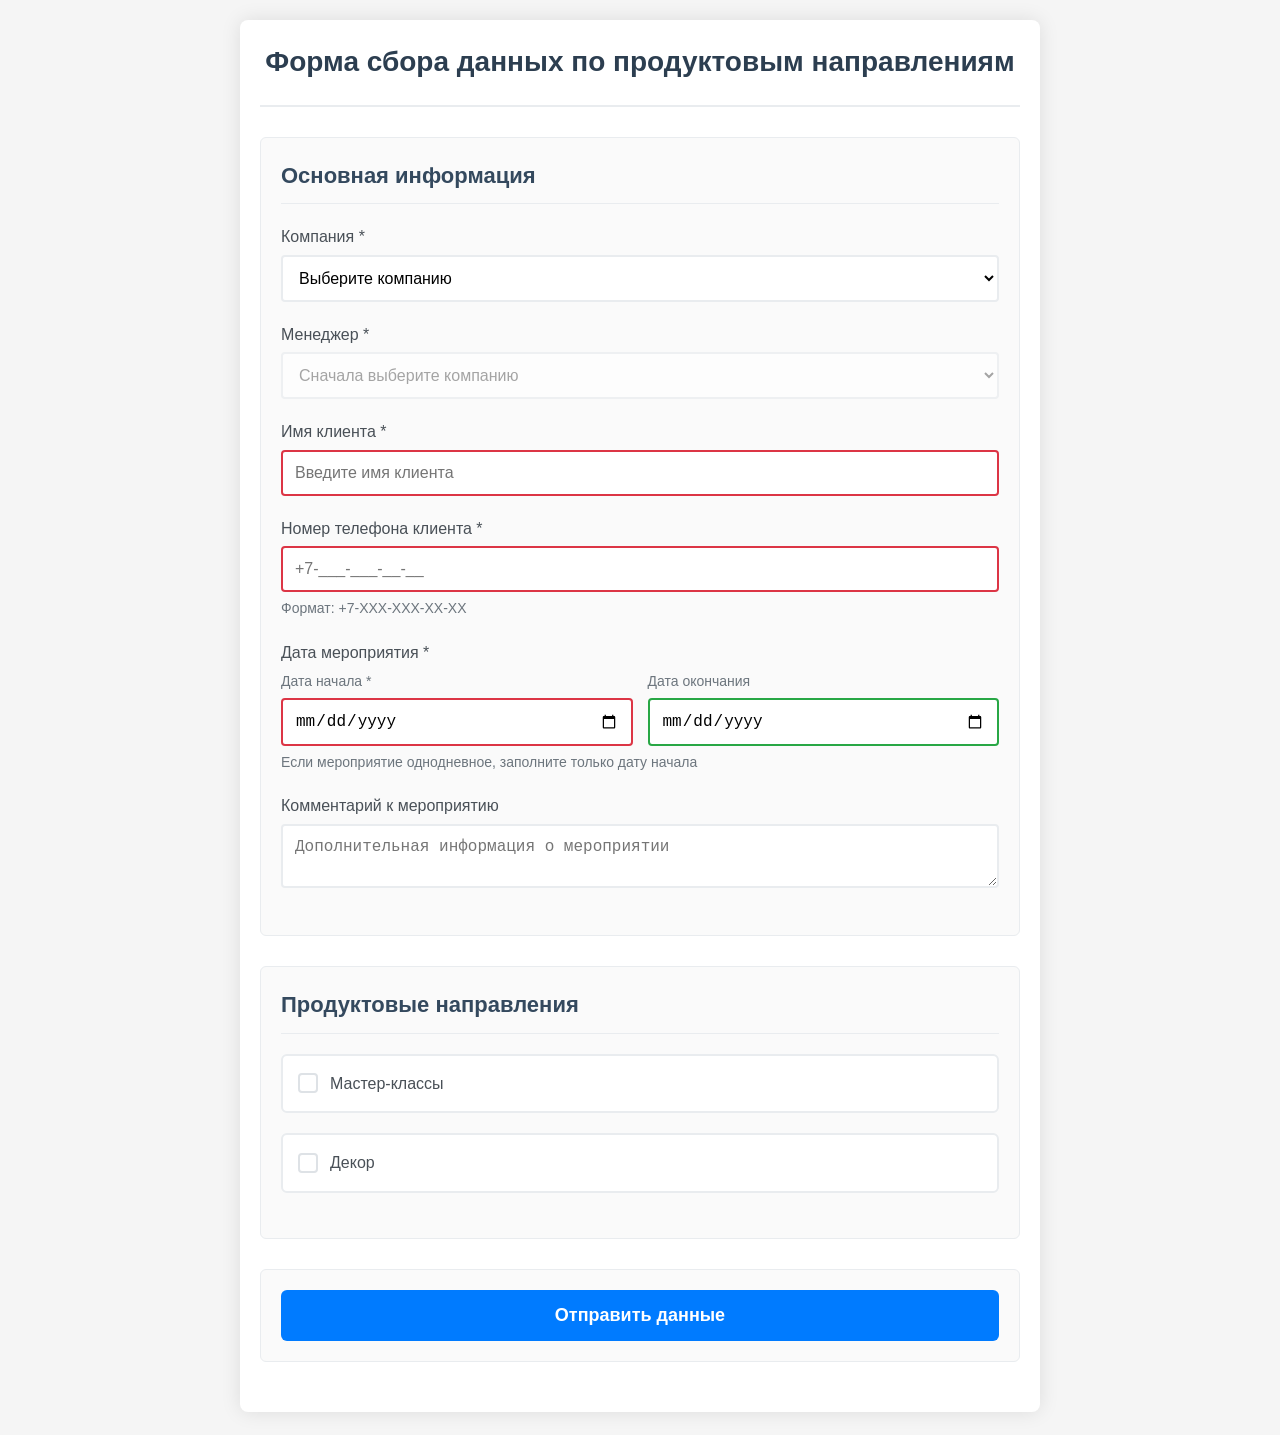
==== html/index.html @ ccd462e4 "On branch main  Initial commit   Changes to be committed: 	new file:   docker-compose.yml 	new file:" ====
<!DOCTYPE html>
<html lang="ru">
<head>
    <meta charset="UTF-8">
    <meta name="viewport" content="width=device-width, initial-scale=1.0">
    <title>Форма сбора данных - Продуктовые направления</title>
    <link rel="stylesheet" href="styles.css">
</head>
<body>
    <div class="container">
        <header>
            <h1>Форма сбора данных по продуктовым направлениям</h1>
        </header>
        
        <form id="dataForm" class="form">
            <!-- Базовая информация -->
            <section class="form-section">
                <h2>Основная информация</h2>
                
                <div class="form-group">
                    <label for="company">Компания *</label>
                    <select id="company" name="company" required>
                        <option value="">Выберите компанию</option>
                        <option value="arenda">Аренда ПЛЮС</option>
                        <option value="pro">ПРО-Интерактив</option>
                        <option value="art">АРТ-Актив</option>
                    </select>
                </div>
                
                <div class="form-group">
                    <label for="manager">Менеджер *</label>
                    <select id="manager" name="manager" required disabled>
                        <option value="">Сначала выберите компанию</option>
                    </select>
                </div>
                <div class="form-group">
                    <label for="clientName">Имя клиента *</label>
                    <input type="text" id="clientName" name="clientName" placeholder="Введите имя клиента" required>
                </div>
                
                <div class="form-group">
                    <label for="clientPhone">Номер телефона клиента *</label>
                    <input type="tel" id="clientPhone" name="clientPhone" placeholder="+7-___-___-__-__" required>
                    <small class="form-hint">Формат: +7-XXX-XXX-XX-XX</small>
                </div>
                <div class="form-group">
                    <label>Дата мероприятия *</label>
                    <div class="date-range">
                        <div class="date-input-group">
                            <label for="eventDateStart">Дата начала *</label>
                            <input type="date" id="eventDateStart" name="eventDateStart" required>
                        </div>
                        <div class="date-input-group">
                            <label for="eventDateEnd">Дата окончания</label>
                            <input type="date" id="eventDateEnd" name="eventDateEnd">
                        </div>
                    </div>
                    <small class="form-hint">Если мероприятие однодневное, заполните только дату начала</small>
                </div>
                
                <div class="form-group">
                    <label for="eventComment">Комментарий к мероприятию</label>
                    <textarea id="eventComment" name="eventComment"
                              placeholder="Дополнительная информация о мероприятии"
                              rows="2"></textarea>
                </div>
                
            </section>
            
            <!-- Продуктовые направления -->
            <section class="form-section">
                <h2>Продуктовые направления</h2>
                
                <div class="form-group">
                    <div class="checkbox-group">
                        <label class="checkbox-label">
                            <input type="checkbox" id="masterClasses" name="directions" value="masterClasses">
                            <span class="checkmark"></span>
                            Мастер-классы
                        </label>
                        
                        <label class="checkbox-label">
                            <input type="checkbox" id="decor" name="directions" value="decor">
                            <span class="checkmark"></span>
                            Декор
                        </label>
                    </div>
                </div>
            </section>
            
            <!-- Секция мастер-классов -->
            <section id="masterClassSection" class="form-section conditional-section" style="display: none;">
                <h3>Мастер-классы</h3>
                
                <div class="form-group">
                    <label for="masterClassRequests">Запрос мастер-классов</label>
                    <input type="text" id="masterClassRequests" name="masterClassRequests"
                           placeholder="Введите название мастер-класса"
                           list="masterClassSuggestions">
                    <datalist id="masterClassSuggestions">
                        <option value="Арома-саше (мешочки)">Арома-саше (мешочки)</option>
                        <option value="Арома-саше (воск)">Арома-саше (воск)</option>
                        <option value="Ароматизатор для авто">Ароматизатор для авто</option>
                        <option value="Ароматизатор для дома">Ароматизатор для дома</option>
                        <option value="Бальзам для губ">Бальзам для губ</option>
                        <option value="Банные веники">Банные веники</option>
                        <option value="Бирдекель">Бирдекель</option>
                        <option value="Бисероплетение">Бисероплетение</option>
                        <option value="Блек тач арт">Блек тач арт</option>
                        <option value="Бомбочки для ванн">Бомбочки для ванн</option>
                        <option value="Букеты из конфет">Букеты из конфет</option>
                        <option value="Бутоньерки">Бутоньерки</option>
                        <option value="Бутоньерки живые">Бутоньерки живые</option>
                        <option value="Брелоки">Брелоки</option>
                        <option value="Валяние">Валяние</option>
                        <option value="Буквы сухоцветы">Буквы сухоцветы</option>
                        <option value="Ветродуи-вертушки">Ветродуи-вертушки</option>
                        <option value="Венки живые цветы">Венки живые цветы</option>
                        <option value="Венки искусственные цветы">Венки искусственные цветы</option>
                        <option value="Выжигание по дереву шкатулки">Выжигание по дереву шкатулки</option>
                        <option value="Выжигание по дереву спилы">Выжигание по дереву спилы</option>
                        <option value="Выжигание по дереву значки">Выжигание по дереву значки</option>
                        <option value="Вязание узлов">Вязание узлов</option>
                        <option value="Галстук-бабочка">Галстук-бабочка</option>
                        <option value="Георгиевская лента">Георгиевская лента</option>
                        <option value="Декупаж">Декупаж</option>
                        <option value="Декор мини кокошника">Декор мини кокошника</option>
                        <option value="Декор фоторамок">Декор фоторамок</option>
                        <option value="Денежное панно">Денежное панно</option>
                        <option value="Жетон гравировка">Жетон гравировка</option>
                        <option value="Живопись (холст на картоне, грунтованный 20х20\25х25\20х30)">Живопись (холст на картоне, грунтованный 20х20\25х25\20х30)</option>
                        <option value="Закатные значки">Закатные значки</option>
                        <option value="Закладка для книг">Закладка для книг</option>
                        <option value="Зелье с сухоцветами">Зелье с сухоцветами</option>
                        <option value="Игрушка-капитошка">Игрушка-капитошка</option>
                        <option value="Игрушки из лыка">Игрушки из лыка</option>
                        <option value="Игрушки из фетра">Игрушки из фетра</option>
                        <option value="Имбирные пряники">Имбирные пряники</option>
                        <option value="Капитошка">Капитошка</option>
                        <option value="Карта желаний">Карта желаний</option>
                        <option value="Кожанные аксессуары">Кожанные аксессуары</option>
                        <option value="Ковровая вышивка">Ковровая вышивка</option>
                        <option value="Калейдоскоп">Калейдоскоп</option>
                        <option value="Космос в банке">Космос в банке</option>
                        <option value="Купаж из специй">Купаж из специй</option>
                        <option value="Лепка из пластилина">Лепка из пластилина</option>
                        <option value="Леттеринг">Леттеринг</option>
                        <option value="Лепка из соленого теста">Лепка из соленого теста</option>
                        <option value="Ловец снов">Ловец снов</option>
                        <option value="Магниты стеклянные 3 см (кабашоны)">Магниты стеклянные 3 см (кабашоны)</option>
                        <option value="Марморирование (эбру)">Марморирование (эбру)</option>
                        <option value="Маски из картона">Маски из картона</option>
                        <option value="Морской узел">Морской узел</option>
                        <option value="Моделирование из воздушных шаров">Моделирование из воздушных шаров</option>
                        <option value="Мыло">Мыло</option>
                        <option value="Настойки на водке">Настойки на водке</option>
                        <option value="Ободки с цветами (иск.)">Ободки с цветами (иск.)</option>
                        <option value="Ободки с цветами (жив.)">Ободки с цветами (жив.)</option>
                        <option value="Оригами">Оригами</option>
                        <option value="Оригами из купюр">Оригами из купюр</option>
                        <option value="Открытки">Открытки</option>
                        <option value="Открытка скрабукинг">Открытка скрабукинг</option>
                        <option value="Парфюм">Парфюм</option>
                        <option value="Песочная картина">Песочная картина</option>
                        <option value="Полимерная глина лепка">Полимерная глина лепка</option>
                        <option value="Пивной букет из закусок">Пивной букет из закусок</option>
                        <option value="Пивной букет из рыбы">Пивной букет из рыбы</option>
                        <option value="Рисование вином">Рисование вином</option>
                        <option value="Рисование кофе">Рисование кофе</option>
                        <option value="Рисование песком в бутылках">Рисование песком в бутылках</option>
                        <option value="Роспись воздушных змеев">Роспись воздушных змеев</option>
                        <option value="Сборка воздушных змеев">Сборка воздушных змеев</option>
                        <option value="Роспись гипсовых фигурок">Роспись гипсовых фигурок</option>
                        <option value="Роспись деревянных спилов">Роспись деревянных спилов</option>
                        <option value="Роспись деревянных ложек">Роспись деревянных ложек</option>
                        <option value="Роспись значков">Роспись значков</option>
                        <option value="Роспись кепок">Роспись кепок</option>
                        <option value="Роспись панамок">Роспись панамок</option>
                        <option value="Роспись кружек">Роспись кружек</option>
                        <option value="Роспись футболок">Роспись футболок</option>
                        <option value="Роспись толстовок">Роспись толстовок</option>
                        <option value="Роспись джинсовок">Роспись джинсовок</option>
                        <option value="Роспись шопперов">Роспись шопперов</option>
                        <option value="Роспись керамики (тарелки)">Роспись керамики (тарелки)</option>
                        <option value="Роспись птичек-свистулек">Роспись птичек-свистулек</option>
                        <option value="Роспись фрисби">Роспись фрисби</option>
                        <option value="Роспись касок">Роспись касок</option>
                        <option value="Рисование текстурной пастой">Рисование текстурной пастой</option>
                        <option value="Сад хороших привычек">Сад хороших привычек</option>
                        <option value="Сбор самолетиков">Сбор самолетиков</option>
                        <option value="Сборка деревянных моделей">Сборка деревянных моделей</option>
                        <option value="Самокрутки">Самокрутки</option>
                        <option value="Свечи в банке">Свечи в банке</option>
                        <option value="Свечи из вощины">Свечи из вощины</option>
                        <option value="Скворечники">Скворечники</option>
                        <option value="Скраб">Скраб</option>
                        <option value="Слаймы">Слаймы</option>
                        <option value="Соль для ванн">Соль для ванн</option>
                        <option value="Стринг арт">Стринг арт</option>
                        <option value="Сухие духи">Сухие духи</option>
                        <option value="Топиарий">Топиарий</option>
                        <option value="Фенечки">Фенечки</option>
                        <option value="Флорариум">Флорариум</option>
                        <option value="Фляга гравировка">Фляга гравировка</option>
                        <option value="Чайный купаж">Чайный купаж</option>
                        <option value="Чайный купаж (3 шт)">Чайный купаж (3 шт)</option>
                        <option value="Чайный купаж (5 шт)">Чайный купаж (5 шт)</option>
                        <option value="Шитье игрушек">Шитье игрушек</option>
                        <option value="Эко-кормушка">Эко-кормушка</option>
                        <option value="Хлопушки болельщиков">Хлопушки болельщиков</option>
                        <option value="Создание плакатов">Создание плакатов</option>
                        <option value="Мед с орехами">Мед с орехами</option>
                        <option value="Бижутерия из эпоксидной смолы">Бижутерия из эпоксидной смолы</option>
                        <option value="Браслеты из натуральных камней">Браслеты из натуральных камней</option>
                        <option value="Макраме">Макраме</option>
                        <option value="Бусы из бусин">Бусы из бусин</option>
                        <option value="3Д ручка">3Д ручка</option>
                        <option value="Футбольные мячи">Футбольные мячи</option>
                        <option value="Клавиатура с воздушным пластилином - кастом кейкапов">Клавиатура с воздушным пластилином - кастом кейкапов</option>
                        <option value="Лепка воздушным пластилином">Лепка воздушным пластилином</option>
                        <option value="Шлемы и мечи из картона">Шлемы и мечи из картона</option>
                        <option value="Роспись тельняшек">Роспись тельняшек</option>
                        <option value="Картина из пластилина">Картина из пластилина</option>
                        <option value="Ободки с декором">Ободки с декором</option>
                        <option value="Пряничный домик роспись глазурью">Пряничный домик роспись глазурью</option>
                        <option value="Декор и роспись елочного шара">Декор и роспись елочного шара</option>
                        <option value="Снежный шар (пластик)">Снежный шар (пластик)</option>
                        <option value="Декор на стол новогодний (ветки + деревянный ящик)">Декор на стол новогодний (ветки + деревянный ящик)</option>
                        <option value="Давид фигурки разные гипс">Давид фигурки разные гипс</option>
                        <option value="Повязка гэтсби">Повязка гэтсби</option>
                        <option value="Бабочка джаз">Бабочка джаз</option>
                        <option value="Декупаж свечей салфетками">Декупаж свечей салфетками</option>
                        <option value="Гончарная мастерская">Гончарная мастерская</option>
                        <option value="Картина из гипса">Картина из гипса</option>
                        <option value="Игрушки из ткани">Игрушки из ткани</option>
                        <option value="Неоновые вывески 15х15 см">Неоновые вывески 15х15 см</option>
                        <option value="Лава лампа">Лава лампа</option>
                        <option value="Тыква-светильник">Тыква-светильник</option>
                        <option value="Браслеты с шармами">Браслеты с шармами</option>
                        <option value="Набор мини-холст">Набор мини-холст</option>
                        <option value="Часы из пластинок">Часы из пластинок</option>
                        <option value="Декор для дома (дер. фигурки с шерстью)">Декор для дома (дер. фигурки с шерстью)</option>
                        <option value="Роспись тыкв">Роспись тыкв</option>
                        <option value="Букет в тыкве">Букет в тыкве</option>
                        <option value="Новогодний декор для дома (олени елки )">Новогодний декор для дома (олени елки)</option>
                        <option value="Новогодние рождественские венки (искусс ель)">Новогодние рождественские венки (искусс ель)</option>
                        <option value="Игрушки из натур.материалов">Игрушки из натур.материалов</option>
                        <option value="Вечный календарь">Вечный календарь</option>
                        <option value="Снеговики из носков">Снеговики из носков</option>
                        <option value="Роспись подковы">Роспись подковы</option>
                        <option value="Новогодняя мозаика (битое стекло)">Новогодняя мозаика (битое стекло)</option>
                        <option value="Фонарик бумажный китайский роспись">Фонарик бумажный китайский роспись</option>
                        <option value="Живопись тушью на рисовой бумаге">Живопись тушью на рисовой бумаге</option>
                        <option value="Флорариум с фигурками панд">Флорариум с фигурками панд</option>
                        <option value="Роспись китайского веера">Роспись китайского веера</option>
                        <option value="Сборная картина">Сборная картина</option>
                        <option value="Сухая пена для ванны">Сухая пена для ванны</option>
                        <option value="Глинтвейн с кружкой">Глинтвейн с кружкой</option>
                        <option value="Декор валенок">Декор валенок</option>
                        <option value="Декор новогодних шапок">Декор новогодних шапок</option>
                        <option value="Елочная игрушка со светодиодами">Елочная игрушка со светодиодами</option>
                        <option value="Декор и роспись. Фарфоровая змея елочная игрушка">Декор и роспись. Фарфоровая змея елочная игрушка</option>
                        <option value="Новогодние рождественские венки (живая ель)">Новогодние рождественские венки (живая ель)</option>
                        <option value="Декор диадемы">Декор диадемы</option>
                        <option value="Новогодние карнавальные маски">Новогодние карнавальные маски</option>
                        <option value="Вязание на пальцах">Вязание на пальцах</option>
                        <option value="Роспись деревянных медалей">Роспись деревянных медалей</option>
                        <option value="Роспись мини-сноубордов">Роспись мини-сноубордов</option>
                        <option value="Еловая композиция">Еловая композиция</option>
                        <option value="Подсвечник с живой елью">Подсвечник с живой елью</option>
                        <option value="Роспись пластинок">Роспись пластинок</option>
                        <option value="Роспись книжных листов">Роспись книжных листов</option>
                        <option value="Плетение авоськи">Плетение авоськи</option>
                        <option value="Сухие духи в металлической баночке">Сухие духи в металлической баночке</option>
                        <option value="Бирдекель роспись и выжигание">Бирдекель роспись и выжигание</option>
                        <option value="Повязка на голову с перьями">Повязка на голову с перьями</option>
                        <option value="Роспись клюшек (детская)">Роспись клюшек (детская)</option>
                        <option value="Роспись клюшек (взрослая)">Роспись клюшек (взрослая)</option>
                        <option value="Ньютоновская жидкость">Ньютоновская жидкость</option>
                        <option value="Выжигание по разделочным доскам">Выжигание по разделочным доскам</option>
                        <option value="Кормушка сборная (роспись)">Кормушка сборная (роспись)</option>
                        <option value="Поделки из помпонов">Поделки из помпонов</option>
                        <option value="Мужские браслеты">Мужские браслеты</option>
                        <option value="Роспись камней">Роспись камней</option>
                        <option value="Булава цирковая роспись">Булава цирковая роспись</option>
                        <option value="Кольца для жонглирования роспись">Кольца для жонглирования роспись</option>
                        <option value="Мяч для жонглирования">Мяч для жонглирования</option>
                        <option value="Сборка деревянной модели елки">Сборка деревянной модели елки</option>
                        <option value="Панно новогоднее">Панно новогоднее</option>
                        <option value="Чай для ванны (купаж)">Чай для ванны (купаж)</option>
                        <option value="Обвес на сумку">Обвес на сумку</option>
                        <option value="Объемные фигуры из пенопласта">Объемные фигуры из пенопласта</option>
                        <option value="Декор змеек">Декор змеек</option>
                        <option value="Брошь (щелкунчик)">Брошь (щелкунчик)</option>
                        <option value="Новогодний декор кашпо">Новогодний декор кашпо</option>
                        <option value="Упаковка подарков">Упаковка подарков</option>
                        <option value="Рука болельщика (декор и роспись)">Рука болельщика (декор и роспись)</option>
                        <option value="Шапка болельщика с рожками">Шапка болельщика с рожками</option>
                        <option value="Карнавальные маски">Карнавальные маски</option>
                        <option value="Кокошник в русско-народном стиле">Кокошник в русско-народном стиле</option>
                        <option value="Бусы в русско-народном стиле">Бусы в русско-народном стиле</option>
                        <option value="Сережки в русско-народномстиле (бисер)">Сережки в русско-народномстиле (бисер)</option>
                        <option value="Барсетка / поясная сумка">Барсетка / поясная сумка</option>
                        <option value="Фоторамки из подручных материалов">Фоторамки из подручных материалов</option>
                        <option value="Брелки с карабином">Брелки с карабином</option>
                        <option value="Плетение из бересты">Плетение из бересты</option>
                        <option value="Кукла хороводница">Кукла хороводница</option>
                        <option value="Баба на чайник">Баба на чайник</option>
                        <option value="Куклы из ткани">Куклы из ткани</option>
                        <option value="Акриловая краска">Акриловая краска</option>
                        <option value="Декор банных шапок">Декор банных шапок</option>
                        <option value="Мишка флюид арт">Мишка флюид арт</option>
                        <option value="Сборка и роспись деревянных моделей">Сборка и роспись деревянных моделей</option>
                        <option value="Сборка и роспись самолетика из пенопласта">Сборка и роспись самолетика из пенопласта</option>
                        <option value="Роспись деревянной матрешки брелок">Роспись деревянной матрешки брелок</option>
                        <option value="Роспись волейбольного мяча">Роспись волейбольного мяча</option>
                        <option value="Роспись баскетбольного мяча">Роспись баскетбольного мяча</option>
                        <option value="Букеты из живых цветов">Букеты из живых цветов</option>
                        <option value="Букеты из сухоцветов">Букеты из сухоцветов</option>
                        <option value="Букеты из искусственных цветов">Букеты из искусственных цветов</option>
                        <option value="Лежанки для собак">Лежанки для собак</option>
                        <option value="Багажная бирка из коже">Багажная бирка из коже</option>
                        <option value="Цветочный алфавит">Цветочный алфавит</option>
                        <option value="Обложка на паспорт">Обложка на паспорт</option>
                        <option value="Старорусские венки">Старорусские венки</option>
                        <option value="Кокошник из фетра">Кокошник из фетра</option>
                        <option value="Рисование на витраже">Рисование на витраже</option>
                        <option value="Резка по дереву">Резка по дереву</option>
                        <option value="Витражи кружка">Витражи кружка</option>
                        <option value="Витражи рамка">Витражи рамка</option>
                        <option value="Витражи подсвечник-фонарь">Витражи подсвечник-фонарь</option>
                        <option value="Иероглифы тушью">Иероглифы тушью</option>
                        <option value="Зеленый домовой">Зеленый домовой</option>
                        <option value="Окопная блиндажная свеча">Окопная блиндажная свеча</option>
                        <option value="Пано с мхом">Пано с мхом</option>
                        <option value="Роспись матрешек">Роспись матрешек</option>
                        <option value="Роспись зонта">Роспись зонта</option>
                        <option value="Искусственные цветы (фоамиран)">Искусственные цветы (фоамиран)</option>
                        <option value="Фигурный флорариум">Фигурный флорариум</option>
                        <option value="Ботанический барельеф">Ботанический барельеф</option>
                        <option value="Роспись игрушечных балалаек">Роспись игрушечных балалаек</option>
                        <option value="Настойки (джин)">Настойки (джин)</option>
                        <option value="Настойки (коньяк)">Настойки (коньяк)</option>
                        <option value="Роспись и сборка деревянного конструктора">Роспись и сборка деревянного конструктора</option>
                        <option value="Цветы в глицирине">Цветы в глицирине</option>
                        <option value="Декор разделочных досок">Декор разделочных досок</option>
                        <option value="Роспись панам">Роспись панам</option>
                        <option value="Роспись рюкзаков">Роспись рюкзаков</option>
                        <option value="Картина из мозаики">Картина из мозаики</option>
                        <option value="Декор ковбойских шляп">Декор ковбойских шляп</option>
                        <option value="Таба лапка">Таба лапка</option>
                        <option value="Кастомизация дождевиков">Кастомизация дождевиков</option>
                        <option value="Флип-бук">Флип-бук</option>
                        <option value="Палочки для мыльных пузырей">Палочки для мыльных пузырей</option>
                        <option value="Рисование на акварельной бумаге">Рисование на акварельной бумаге</option>
                        <option value="Рисование на шарах">Рисование на шарах</option>
                        <option value="Адресник для собак">Адресник для собак</option>
                    </datalist>
                    <small class="form-hint">Введите название мастер-класса</small>
                </div>
                
                <div class="form-row">
                    <div class="form-group">
                        <label for="participants">Участники (количество)</label>
                        <input type="number" id="participants" name="participants" min="1" placeholder="0">
                    </div>
                    
                    <div class="form-group">
                        <label for="duration">Длительность (часы)</label>
                        <input type="number" id="duration" name="duration" min="1" step="1" placeholder="0">
                    </div>
                    
                    <div class="form-group">
                        <label for="masters">Мастера (количество)</label>
                        <input type="number" id="masters" name="masters" min="0" placeholder="0">
                    </div>
                </div>
                
                <div class="form-group">
                    <label for="masterClassComment">Комментарий</label>
                    <textarea id="masterClassComment" name="masterClassComment" 
                              placeholder="Дополнительные пожелания или комментарии" 
                              rows="3"></textarea>
                </div>
            </section>
            
            <!-- Секция декора -->
            <section id="decorSection" class="form-section conditional-section" style="display: none;">
                <h3>Декор</h3>
                
                <div class="form-group">
                    <label for="decorComment">Комментарий</label>
                    <textarea id="decorComment" name="decorComment" 
                              placeholder="Описание требований к декору" 
                              rows="3"></textarea>
                </div>
                
                <div class="form-group">
                    <label for="decorImages">Приложить изображения</label>
                    <div class="file-upload-area" id="fileUploadArea">
                        <div class="upload-placeholder">
                            <svg class="upload-icon" viewBox="0 0 24 24" fill="none" stroke="currentColor">
                                <path d="M21 15v4a2 2 0 0 1-2 2H5a2 2 0 0 1-2-2v-4"></path>
                                <polyline points="7,10 12,15 17,10"></polyline>
                                <line x1="12" y1="15" x2="12" y2="3"></line>
                            </svg>
                            <p>Перетащите изображения сюда или <span class="upload-link">выберите файлы</span></p>
                            <small>Поддерживаются форматы: JPG, PNG, GIF (макс. 10MB каждый)</small>
                        </div>
                        <input type="file" id="decorImages" name="decorImages" multiple accept="image/*" style="display: none;">
                        <div id="uploadedFiles" class="uploaded-files"></div>
                    </div>
                </div>
            </section>
            
            <!-- Кнопка отправки -->
            <section class="form-section">
                <button type="submit" class="submit-btn">Отправить данные</button>
            </section>
        </form>
    </div>
    
    <script src="script.js"></script>
</body>
</html>
---- html/styles.css ----
/* Общие стили */
* {
    margin: 0;
    padding: 0;
    box-sizing: border-box;
}

body {
    font-family: -apple-system, BlinkMacSystemFont, 'Segoe UI', Roboto, Oxygen, Ubuntu, Cantarell, sans-serif;
    line-height: 1.6;
    color: #333;
    background-color: #f5f5f5;
}

.container {
    max-width: 800px;
    margin: 0 auto;
    padding: 20px;
    background-color: white;
    box-shadow: 0 0 20px rgba(0, 0, 0, 0.1);
    border-radius: 8px;
    margin-top: 20px;
    margin-bottom: 20px;
}

header {
    text-align: center;
    margin-bottom: 30px;
    padding-bottom: 20px;
    border-bottom: 2px solid #e9ecef;
}

h1 {
    color: #2c3e50;
    font-size: 28px;
    font-weight: 600;
}

h2 {
    color: #34495e;
    font-size: 22px;
    margin-bottom: 20px;
    padding-bottom: 10px;
    border-bottom: 1px solid #e9ecef;
}

h3 {
    color: #34495e;
    font-size: 18px;
    margin-bottom: 15px;
}

/* Секции формы */
.form-section {
    margin-bottom: 30px;
    padding: 20px;
    background-color: #fafafa;
    border-radius: 6px;
    border: 1px solid #e9ecef;
}

.conditional-section {
    background-color: #f8f9fa;
    border-left: 4px solid #007bff;
}

/* Группы полей */
.form-group {
    margin-bottom: 20px;
}

.form-row {
    display: grid;
    grid-template-columns: repeat(auto-fit, minmax(200px, 1fr));
    gap: 15px;
}

label {
    display: block;
    margin-bottom: 5px;
    font-weight: 500;
    color: #495057;
}

/* Поля ввода */
input[type="text"],
input[type="tel"],
input[type="date"],
input[type="number"],
select,
textarea {
    width: 100%;
    padding: 12px;
    border: 2px solid #e9ecef;
    border-radius: 4px;
    font-size: 16px;
    transition: border-color 0.3s ease;
    background-color: white;
}

/* Диапазон дат */
.date-range {
    display: grid;
    grid-template-columns: 1fr 1fr;
    gap: 15px;
}

.date-input-group {
    display: flex;
    flex-direction: column;
}

.date-input-group label {
    font-size: 14px;
    margin-bottom: 5px;
    color: #6c757d;
}

input[type="text"]:focus,
input[type="tel"]:focus,
input[type="date"]:focus,
input[type="number"]:focus,
select:focus,
textarea:focus {
    outline: none;
    border-color: #007bff;
    box-shadow: 0 0 0 3px rgba(0, 123, 255, 0.1);
}

input:invalid {
    border-color: #dc3545;
}

input:valid {
    border-color: #28a745;
}

/* Подсказки */
.form-hint {
    display: block;
    margin-top: 5px;
    font-size: 14px;
    color: #6c757d;
}

/* Чекбоксы */
.checkbox-group {
    display: flex;
    flex-direction: column;
    gap: 15px;
}

.checkbox-label {
    display: flex;
    align-items: center;
    cursor: pointer;
    font-size: 16px;
    font-weight: 500;
    padding: 15px;
    background-color: white;
    border: 2px solid #e9ecef;
    border-radius: 6px;
    transition: all 0.3s ease;
}

.checkbox-label:hover {
    background-color: #f8f9fa;
    border-color: #007bff;
}

.checkbox-label input[type="checkbox"] {
    display: none;
}

.checkmark {
    width: 20px;
    height: 20px;
    border: 2px solid #dee2e6;
    border-radius: 4px;
    margin-right: 12px;
    position: relative;
    transition: all 0.3s ease;
}

.checkbox-label input[type="checkbox"]:checked + .checkmark {
    background-color: #007bff;
    border-color: #007bff;
}

.checkbox-label input[type="checkbox"]:checked + .checkmark::after {
    content: '';
    position: absolute;
    left: 6px;
    top: 2px;
    width: 6px;
    height: 10px;
    border: solid white;
    border-width: 0 2px 2px 0;
    transform: rotate(45deg);
}

/* Загрузка файлов */
.file-upload-area {
    border: 2px dashed #dee2e6;
    border-radius: 6px;
    padding: 30px;
    text-align: center;
    transition: all 0.3s ease;
    cursor: pointer;
}

.file-upload-area:hover,
.file-upload-area.dragover {
    border-color: #007bff;
    background-color: #f8f9fa;
}

.upload-placeholder {
    color: #6c757d;
}

.upload-icon {
    width: 48px;
    height: 48px;
    margin-bottom: 15px;
    color: #6c757d;
}

.upload-link {
    color: #007bff;
    text-decoration: underline;
    cursor: pointer;
}

.uploaded-files {
    margin-top: 20px;
    text-align: left;
}

.file-item {
    display: flex;
    align-items: center;
    justify-content: space-between;
    padding: 10px;
    background-color: #e9ecef;
    border-radius: 4px;
    margin-bottom: 10px;
}

.file-info {
    display: flex;
    align-items: center;
    gap: 10px;
}

.file-preview {
    width: 40px;
    height: 40px;
    object-fit: cover;
    border: 2px solid #fff;
    box-shadow: 0 2px 4px rgba(0,0,0,0.1);
    border-radius: 4px;
}

.file-name {
    font-weight: 500;
}

.file-size {
    font-size: 14px;
    color: #6c757d;
}

.remove-file {
    background: #dc3545;
    color: white;
    border: none;
    border-radius: 50%;
    width: 24px;
    height: 24px;
    cursor: pointer;
    font-size: 14px;
    display: flex;
    align-items: center;
    justify-content: center;
}

.remove-file:hover {
    background: #c82333;
}

/* Кнопка отправки */
.submit-btn {
    width: 100%;
    padding: 15px;
    background-color: #007bff;
    color: white;
    border: none;
    border-radius: 6px;
    font-size: 18px;
    font-weight: 600;
    cursor: pointer;
    transition: background-color 0.3s ease;
}

.submit-btn:hover {
    background-color: #0056b3;
}

.submit-btn:disabled {
    background-color: #6c757d;
    cursor: not-allowed;
}

/* Адаптивность */
@media (max-width: 768px) {
    .container {
        margin: 10px;
        padding: 15px;
    }
    
    .form-row {
        grid-template-columns: 1fr;
    }
    
    .date-range {
        grid-template-columns: 1fr;
        gap: 10px;
    }
    
    .checkbox-group {
        gap: 10px;
    }
    
    .checkbox-label {
        padding: 12px;
    }
    
    h1 {
        font-size: 24px;
    }
    
    h2 {
        font-size: 20px;
    }
}

/* Анимации */
.fade-in {
    animation: fadeIn 0.3s ease-in;
}

@keyframes fadeIn {
    from {
        opacity: 0;
        transform: translateY(-10px);
    }
    to {
        opacity: 1;
        transform: translateY(0);
    }
}

/* Состояния валидации */
.error {
    border-color: #dc3545 !important;
}

.success {
    border-color: #28a745 !important;
}

.error-message {
    color: #dc3545;
    font-size: 14px;
    margin-top: 5px;
    display: block;
}

.success-message {
    color: #28a745;
    font-size: 14px;
    margin-top: 5px;
    display: block;
}
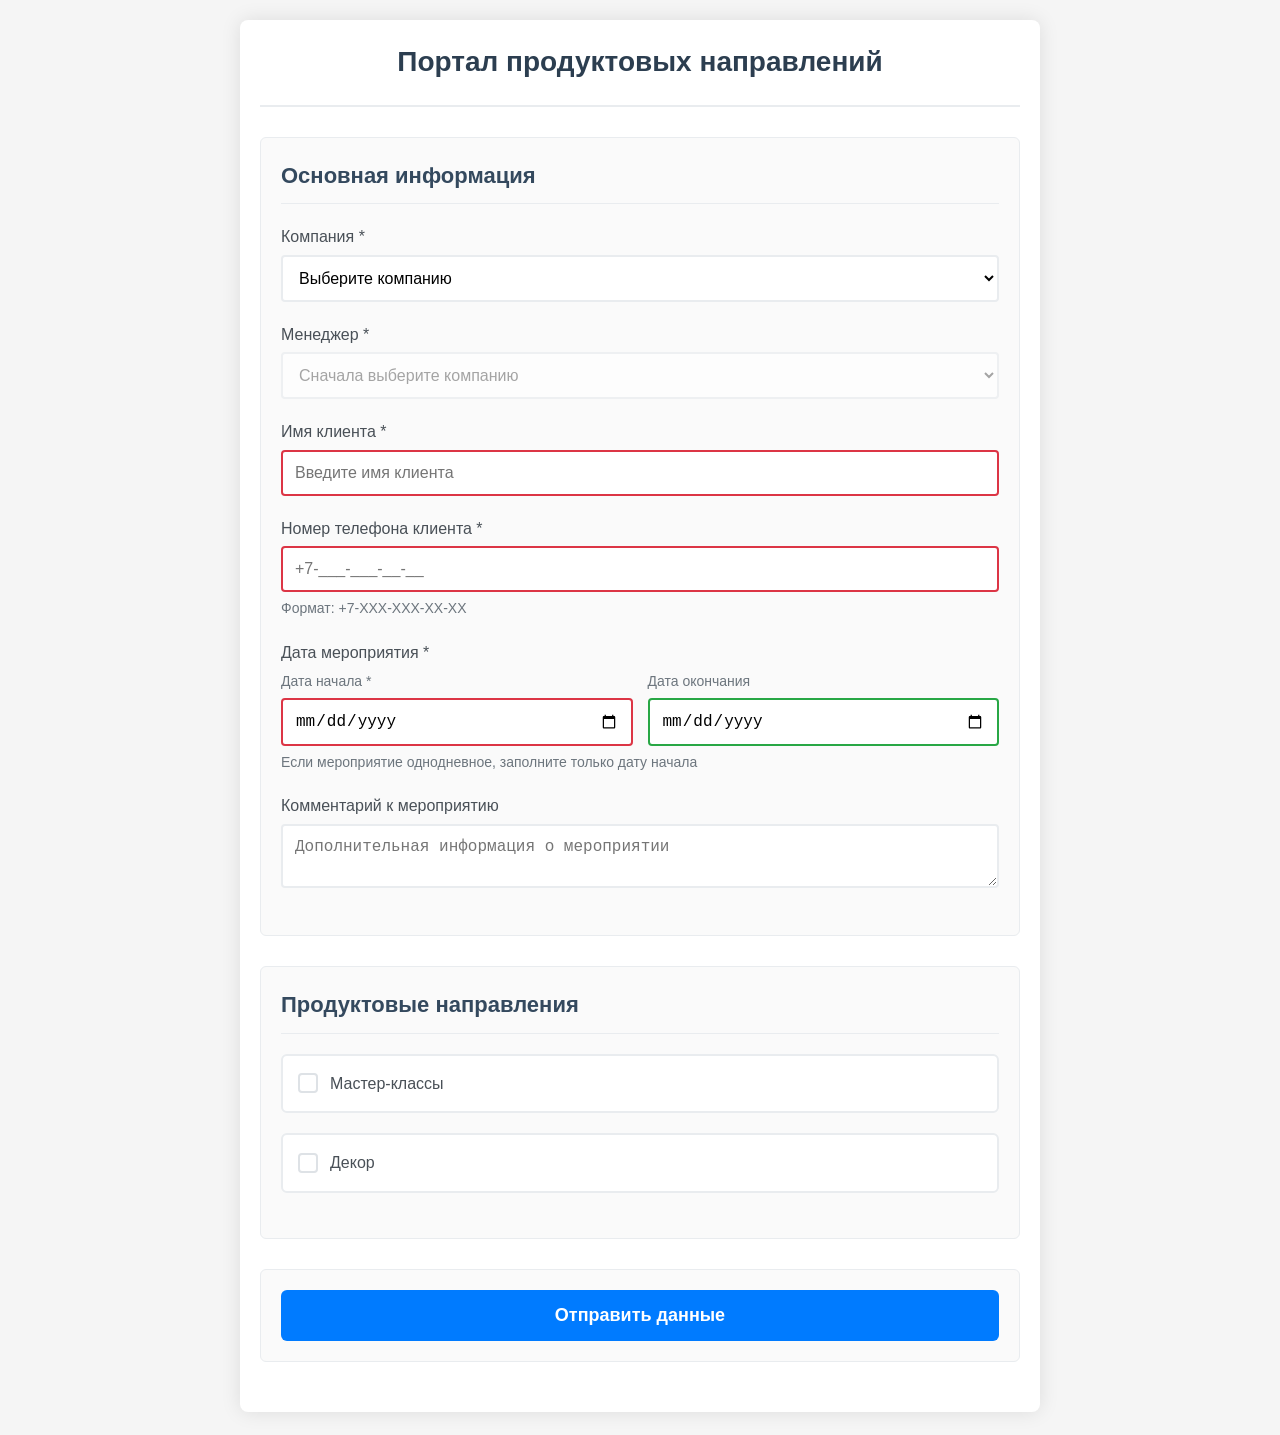
==== commit d59c3a12: "modified:   html/index.html" ====
--- a/html/index.html
+++ b/html/index.html
@@ -3,13 +3,13 @@
 <head>
     <meta charset="UTF-8">
     <meta name="viewport" content="width=device-width, initial-scale=1.0">
-    <title>Форма сбора данных - Продуктовые направления</title>
+    <title>Портал продуктовых направлений</title>
     <link rel="stylesheet" href="styles.css">
 </head>
 <body>
     <div class="container">
         <header>
-            <h1>Форма сбора данных по продуктовым направлениям</h1>
+            <h1>Портал продуктовых направлений</h1>
         </header>
         
         <form id="dataForm" class="form">
